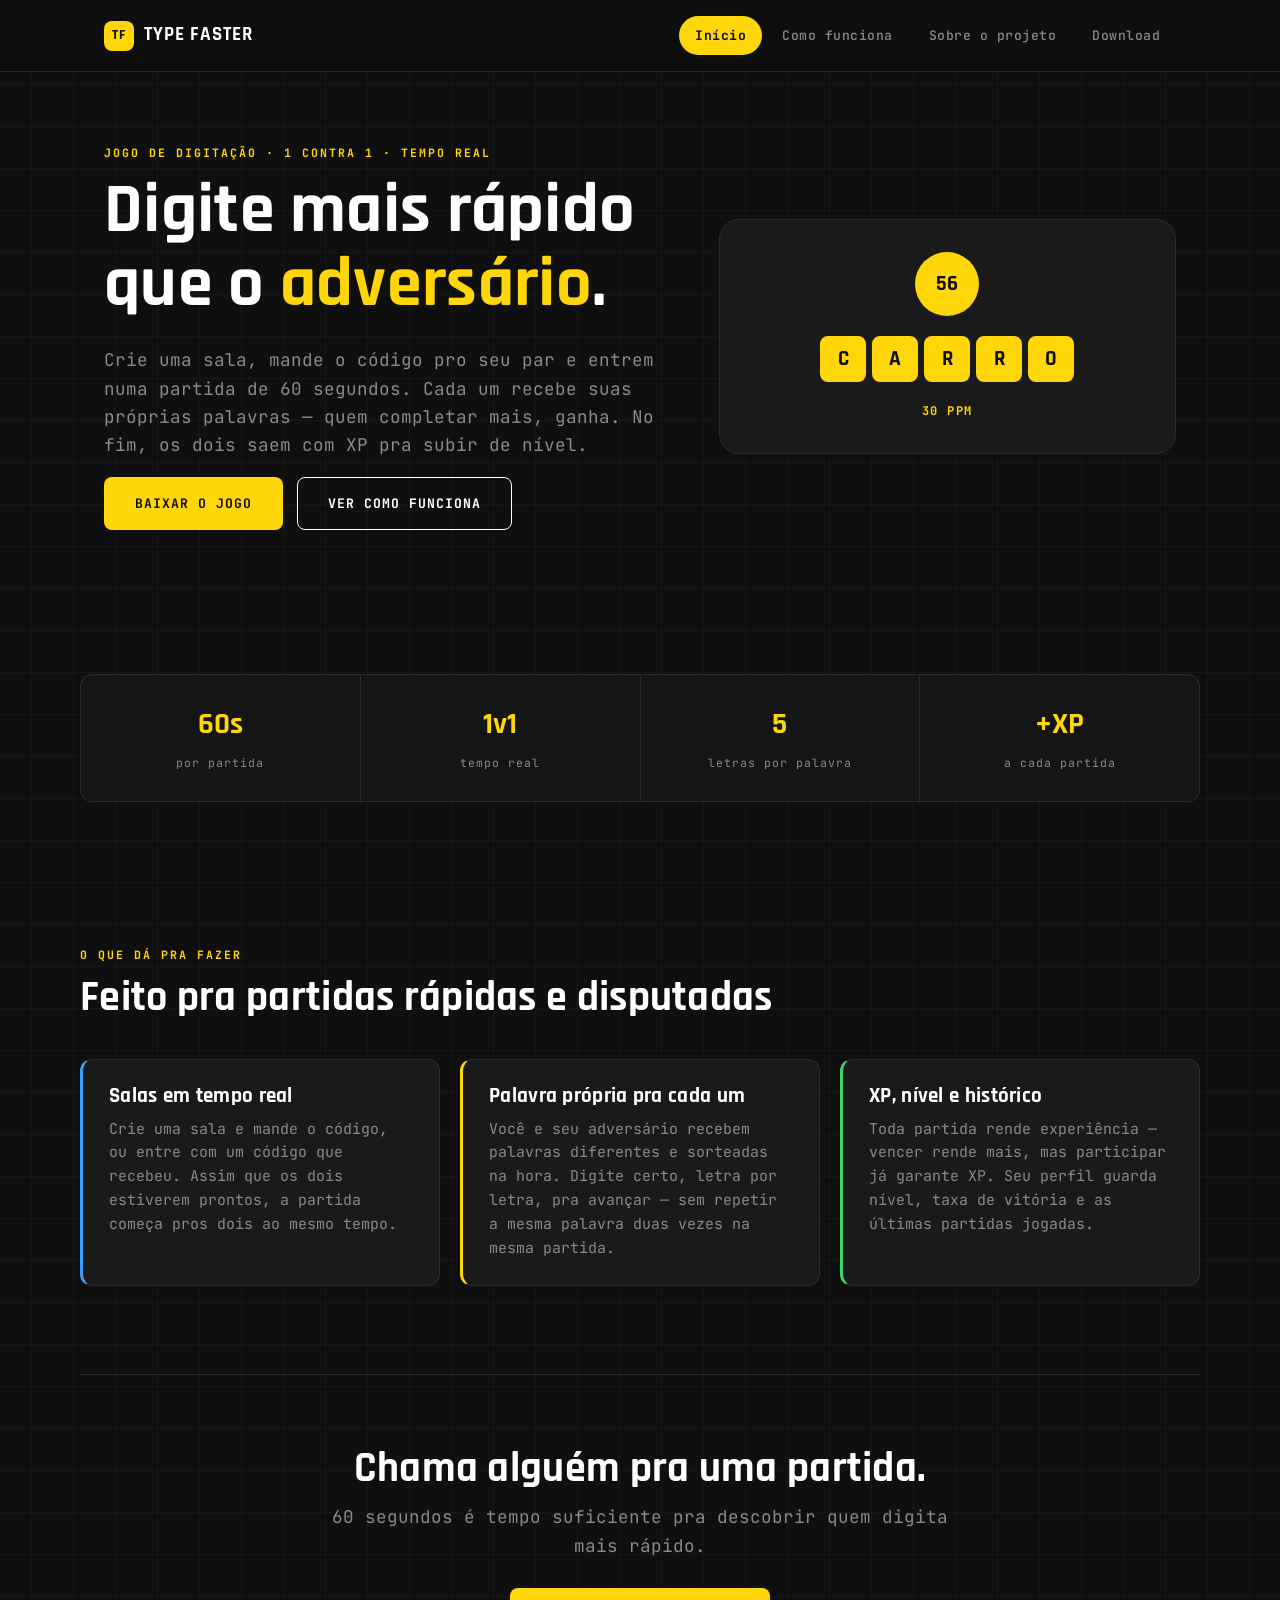
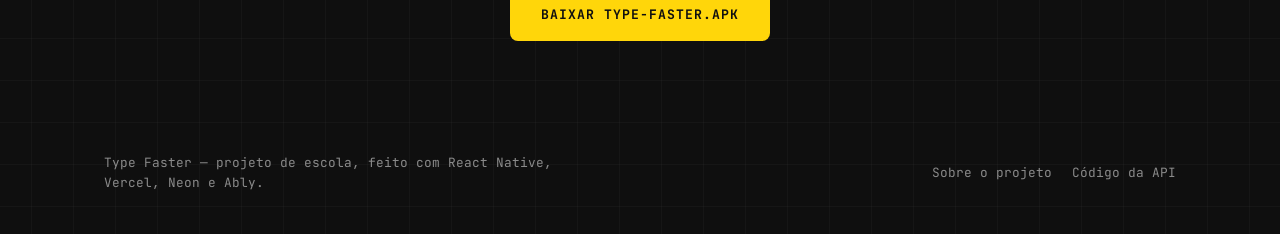
==== index.html @ 2c806bac "Upload do site de apresentação, sem o downlond" ====
<!DOCTYPE html>
<html lang="pt-BR">
<head>
<meta charset="UTF-8">
<meta name="viewport" content="width=device-width, initial-scale=1.0">
<title>Type Faster — jogo de digitação multiplayer</title>
<meta name="description" content="Type Faster é um jogo de digitação 1x1 em tempo real: 60 segundos, sua palavra contra a do adversário, XP e nível a cada partida.">
<link rel="preconnect" href="https://fonts.googleapis.com">
<link rel="preconnect" href="https://fonts.gstatic.com" crossorigin>
<link href="https://fonts.googleapis.com/css2?family=Rajdhani:wght@500;600;700;800&family=JetBrains+Mono:wght@400;500;700&display=swap" rel="stylesheet">
<link rel="stylesheet" href="css/style.css">
</head>
<body>

<header class="site-header">
  <nav class="nav">
    <a class="brand" href="index.html">
      <span class="brand-mark">TF</span>
      TYPE FASTER
    </a>
    <button class="nav-toggle" aria-label="Abrir menu" aria-expanded="false">☰</button>
    <div class="nav-links">
      <a href="index.html" class="active">Início</a>
      <a href="como-funciona.html">Como funciona</a>
      <a href="sobre.html">Sobre o projeto</a>
      <a href="download.html">Download</a>
    </div>
  </nav>
</header>

<main>

  <section class="container hero">
    <div>
      <p class="label">jogo de digitação · 1 contra 1 · tempo real</p>
      <h1>Digite mais rápido<br>que o <span>adversário</span>.</h1>
      <p class="lede">
        Crie uma sala, mande o código pro seu par e entrem numa partida de
        60 segundos. Cada um recebe suas próprias palavras — quem completar
        mais, ganha. No fim, os dois saem com XP pra subir de nível.
      </p>
      <div class="btn-row">
        <a class="btn btn-primary" href="download.html">Baixar o jogo</a>
        <a class="btn btn-ghost" href="como-funciona.html">Ver como funciona</a>
      </div>
    </div>

    <div class="hero-demo">
      <div class="demo-clock" data-demo-clock>60</div>
      <div class="demo-boxes" data-demo-boxes></div>
      <div class="demo-wpm" data-demo-wpm>0 PPM</div>
    </div>
  </section>

  <section class="container section--tight">
    <div class="stats">
      <div class="stat"><b>60s</b><span>por partida</span></div>
      <div class="stat"><b>1v1</b><span>tempo real</span></div>
      <div class="stat"><b>5</b><span>letras por palavra</span></div>
      <div class="stat"><b>+XP</b><span>a cada partida</span></div>
    </div>
  </section>

  <section class="container section">
    <p class="label">o que dá pra fazer</p>
    <h2>Feito pra partidas rápidas e disputadas</h2>
    <div class="grid-3" style="margin-top: 40px;">
      <div class="card" style="--accent:#3aa0ff">
        <h3>Salas em tempo real</h3>
        <p>Crie uma sala e mande o código, ou entre com um código que
        recebeu. Assim que os dois estiverem prontos, a partida começa
        pros dois ao mesmo tempo.</p>
      </div>
      <div class="card" style="--accent:#ffd60a">
        <h3>Palavra própria pra cada um</h3>
        <p>Você e seu adversário recebem palavras diferentes e sorteadas
        na hora. Digite certo, letra por letra, pra avançar — sem repetir
        a mesma palavra duas vezes na mesma partida.</p>
      </div>
      <div class="card" style="--accent:#3dd66b">
        <h3>XP, nível e histórico</h3>
        <p>Toda partida rende experiência — vencer rende mais, mas
        participar já garante XP. Seu perfil guarda nível, taxa de
        vitória e as últimas partidas jogadas.</p>
      </div>
    </div>
  </section>

  <section class="container cta-band">
    <h2>Chama alguém pra uma partida.</h2>
    <p class="lede mx-auto">60 segundos é tempo suficiente pra descobrir quem digita mais rápido.</p>
    <div class="btn-row">
      <a class="btn btn-primary" href="download.html">Baixar Type-Faster.apk</a>
    </div>
  </section>

</main>

<footer class="site-footer">
  <div class="container footer-row">
    <p>Type Faster — projeto de escola, feito com React Native, Vercel, Neon e Ably.</p>
    <div class="footer-links">
      <a href="sobre.html">Sobre o projeto</a>
      <a href="https://github.com/marcos-dev86/api-type-faster" target="_blank" rel="noopener">Código da API</a>
    </div>
  </div>
</footer>

<script src="js/main.js"></script>
</body>
</html>
---- css/style.css ----
/* =========================================================
   TYPE FASTER — site
   Tokens de cor extraídos diretamente do app (mesmo jogo).
   ========================================================= */
:root{
  --bg:        #0f0f0f;
  --card:      #1a1a1a;
  --card-2:    #151515;
  --border:    #2a2a2a;
  --yellow:    #ffd60a;
  --white:     #ffffff;
  --gray:      #8a8a8a;
  --blue:      #3aa0ff;
  --green:     #3dd66b;
  --red:       #ff4d4d;
  --purple:    #a05cff;

  --font-display: 'Rajdhani', sans-serif;
  --font-mono:    'JetBrains Mono', monospace;

  --maxw: 1120px;
  --radius-s: 8px;
  --radius-m: 12px;
  --radius-l: 20px;
  --ease: cubic-bezier(.2,.7,.2,1);
}

*, *::before, *::after{ box-sizing: border-box; }

@media (prefers-reduced-motion: reduce){
  html{ scroll-behavior: auto; }
  *, *::before, *::after{
    animation-duration: .001ms !important;
    animation-iteration-count: 1 !important;
    transition-duration: .001ms !important;
  }
}

html{ scroll-behavior: smooth; }

body{
  margin: 0;
  background: var(--bg);
  color: var(--white);
  font-family: var(--font-mono);
  font-size: 16px;
  line-height: 1.6;
  -webkit-font-smoothing: antialiased;
  background-image:
    linear-gradient(rgba(255,255,255,.028) 1px, transparent 1px),
    linear-gradient(90deg, rgba(255,255,255,.028) 1px, transparent 1px);
  background-size: 42px 42px;
  background-position: center top;
}

h1,h2,h3,h4{
  font-family: var(--font-display);
  font-weight: 700;
  line-height: 1.05;
  letter-spacing: .3px;
  margin: 0 0 .5em;
  color: var(--white);
}
h1{ font-size: clamp(2.6rem, 6vw, 4.4rem); }
h2{ font-size: clamp(1.9rem, 3.6vw, 2.6rem); }
h3{ font-size: 1.3rem; }

p{ margin: 0 0 1em; color: var(--gray); max-width: 62ch; }
a{ color: inherit; text-decoration: none; }
img{ max-width: 100%; display: block; }
ul{ margin: 0; padding: 0; list-style: none; }
button{ font-family: inherit; }

::selection{ background: var(--yellow); color: var(--bg); }

:focus-visible{
  outline: 2px solid var(--yellow);
  outline-offset: 3px;
}

.container{
  max-width: var(--maxw);
  margin: 0 auto;
  padding: 0 24px;
}

.section{
  padding: 88px 0;
  border-bottom: 1px solid var(--border);
}
.section--tight{ padding: 56px 0; }
.section--card{ background: var(--card-2); }
.section:last-of-type{ border-bottom: none; }

.label{
  font-family: var(--font-mono);
  font-size: .72rem;
  font-weight: 700;
  letter-spacing: 2px;
  color: var(--yellow);
  text-transform: uppercase;
}

.lede{ font-size: 1.1rem; max-width: 56ch; }

/* ---------- header / nav ---------- */
.site-header{
  position: sticky;
  top: 0;
  z-index: 40;
  background: rgba(15,15,15,.82);
  backdrop-filter: blur(10px);
  border-bottom: 1px solid var(--border);
}
.nav{
  max-width: var(--maxw);
  margin: 0 auto;
  padding: 16px 24px;
  display: flex;
  align-items: center;
  justify-content: space-between;
}
.brand{
  display: flex;
  align-items: center;
  gap: 10px;
  font-family: var(--font-display);
  font-weight: 700;
  font-size: 1.2rem;
  letter-spacing: 1px;
}
.brand-mark{
  width: 30px;
  height: 30px;
  border-radius: 8px;
  background: var(--yellow);
  color: var(--bg);
  display: flex;
  align-items: center;
  justify-content: center;
  font-size: .85rem;
  font-weight: 800;
  flex-shrink: 0;
}
.nav-links{
  display: flex;
  gap: 4px;
  align-items: center;
}
.nav-links a{
  font-family: var(--font-mono);
  font-size: .82rem;
  font-weight: 500;
  letter-spacing: .5px;
  color: var(--gray);
  padding: 9px 16px;
  border-radius: 999px;
  transition: color .15s var(--ease), background .15s var(--ease);
}
.nav-links a:hover{ color: var(--white); }
.nav-links a.active{
  color: var(--bg);
  background: var(--yellow);
  font-weight: 700;
}
.nav-toggle{
  display: none;
  width: 40px;
  height: 40px;
  border-radius: var(--radius-s);
  background: var(--card);
  border: 1px solid var(--border);
  color: var(--white);
  align-items: center;
  justify-content: center;
  font-size: 1.1rem;
}

@media (max-width: 760px){
  .nav-toggle{ display: flex; }
  .nav-links{
    position: absolute;
    top: 100%;
    left: 0;
    right: 0;
    flex-direction: column;
    align-items: stretch;
    gap: 2px;
    background: var(--bg);
    border-bottom: 1px solid var(--border);
    padding: 10px 24px 18px;
    display: none;
  }
  .nav-links.open{ display: flex; }
  .nav-links a{ padding: 12px 14px; }
}

/* ---------- buttons ---------- */
.btn{
  display: inline-flex;
  align-items: center;
  justify-content: center;
  gap: 8px;
  font-family: var(--font-mono);
  font-weight: 700;
  font-size: .82rem;
  letter-spacing: 1px;
  text-transform: uppercase;
  padding: 15px 30px;
  border-radius: var(--radius-s);
  border: 1px solid transparent;
  cursor: pointer;
  transition: transform .15s var(--ease), background .15s var(--ease), border-color .15s var(--ease);
}
.btn:hover{ transform: translateY(-2px); }
.btn-primary{ background: var(--yellow); color: var(--bg); }
.btn-primary:hover{ background: #ffe14d; }
.btn-ghost{ background: transparent; color: var(--white); border-color: var(--white); }
.btn-ghost:hover{ border-color: var(--yellow); color: var(--yellow); }
.btn-row{ display: flex; gap: 14px; flex-wrap: wrap; }

/* ---------- hero ---------- */
.hero{
  display: grid;
  grid-template-columns: 1.1fr .9fr;
  gap: 56px;
  align-items: center;
  padding-top: 72px;
  padding-bottom: 88px;
}
@media (max-width: 860px){
  .hero{ grid-template-columns: 1fr; padding-top: 40px; }
}
.hero h1{ margin-bottom: .35em; }
.hero h1 span{ color: var(--yellow); }

.hero-demo{
  background: var(--card);
  border: 1px solid var(--border);
  border-radius: var(--radius-l);
  padding: 32px 24px;
  display: flex;
  flex-direction: column;
  align-items: center;
  gap: 20px;
}
.demo-clock{
  width: 64px; height: 64px;
  border-radius: 50%;
  background: var(--yellow);
  color: var(--bg);
  font-family: var(--font-display);
  font-weight: 800;
  font-size: 1.3rem;
  display: flex; align-items: center; justify-content: center;
}
.demo-boxes{ display: flex; gap: 6px; }
.demo-box{
  width: 46px; height: 46px;
  border: 2px solid var(--white);
  border-radius: 8px;
  display: flex; align-items: center; justify-content: center;
  font-family: var(--font-display);
  font-weight: 800;
  font-size: 1.3rem;
  color: var(--bg);
  background: transparent;
  transition: background .12s var(--ease), border-color .12s var(--ease);
}
.demo-box.filled{ background: var(--yellow); border-color: var(--yellow); }
.demo-wpm{
  font-size: .75rem;
  letter-spacing: 1.5px;
  color: var(--yellow);
  font-weight: 700;
}

/* ---------- stats strip ---------- */
.stats{
  display: grid;
  grid-template-columns: repeat(4, 1fr);
  gap: 1px;
  background: var(--border);
  border: 1px solid var(--border);
  border-radius: var(--radius-m);
  overflow: hidden;
}
.stat{
  background: var(--card-2);
  padding: 26px 20px;
  text-align: center;
}
.stat b{
  display: block;
  font-family: var(--font-display);
  font-size: 1.9rem;
  color: var(--yellow);
}
.stat span{
  font-size: .72rem;
  letter-spacing: 1px;
  color: var(--gray);
}
@media (max-width: 640px){
  .stats{ grid-template-columns: repeat(2, 1fr); }
}

/* ---------- feature cards ---------- */
.grid-3{
  display: grid;
  grid-template-columns: repeat(3, 1fr);
  gap: 20px;
}
@media (max-width: 860px){
  .grid-3{ grid-template-columns: 1fr; }
}
.card{
  background: var(--card);
  border: 1px solid var(--border);
  border-left: 3px solid var(--accent, var(--yellow));
  border-radius: var(--radius-m);
  padding: 26px;
}
.card h3{ margin-bottom: .4em; }
.card p{ margin-bottom: 0; font-size: .93rem; }

/* ---------- steps ---------- */
.steps{ display: flex; flex-direction: column; gap: 0; }
.step{
  display: grid;
  grid-template-columns: 56px 1fr;
  gap: 20px;
  padding: 28px 0;
  border-bottom: 1px solid var(--border);
}
.step:last-child{ border-bottom: none; }
.step-n{
  font-family: var(--font-display);
  font-weight: 800;
  font-size: 1.6rem;
  color: var(--bg);
  background: var(--yellow);
  width: 48px; height: 48px;
  border-radius: 50%;
  display: flex; align-items: center; justify-content: center;
}
.step h3{ margin-bottom: .3em; }
.step p{ margin-bottom: 0; }

/* ---------- architecture diagram ---------- */
.diagram{
  display: flex;
  align-items: center;
  gap: 14px;
  flex-wrap: wrap;
  padding: 32px 0 8px;
}
.diagram-box{
  font-family: var(--font-mono);
  font-size: .82rem;
  font-weight: 700;
  color: var(--white);
  background: var(--card);
  border: 1px solid var(--border);
  border-radius: var(--radius-s);
  padding: 16px 20px;
  text-align: center;
}
.diagram-box small{
  display: block;
  color: var(--gray);
  font-weight: 400;
  font-size: .72rem;
  margin-top: 4px;
}
.diagram-arrow{ color: var(--yellow); font-size: 1.3rem; }
.diagram-branch{
  display: flex;
  flex-direction: column;
  gap: 10px;
  align-items: flex-start;
}

/* ---------- stack list ---------- */
.stack-list{ display: flex; flex-direction: column; }
.stack-item{
  display: grid;
  grid-template-columns: 140px 1fr;
  gap: 18px;
  padding: 18px 0;
  border-bottom: 1px solid var(--border);
}
.stack-item:last-child{ border-bottom: none; }
.stack-item b{ font-family: var(--font-display); color: var(--yellow); font-size: 1.05rem; }
.stack-item p{ margin: 0; font-size: .9rem; }
@media (max-width: 620px){
  .stack-item{ grid-template-columns: 1fr; gap: 4px; }
}

/* ---------- download page ---------- */
.download-card{
  background: var(--card);
  border: 1px solid var(--border);
  border-radius: var(--radius-l);
  padding: 40px;
  display: grid;
  grid-template-columns: auto 1fr auto;
  align-items: center;
  gap: 24px;
}
@media (max-width: 700px){
  .download-card{ grid-template-columns: 1fr; text-align: center; }
}
.download-icon{
  width: 64px; height: 64px;
  border-radius: 16px;
  background: var(--yellow);
  color: var(--bg);
  display: flex; align-items: center; justify-content: center;
  font-family: var(--font-display);
  font-weight: 800;
  font-size: 1.6rem;
  flex-shrink: 0;
}
.download-card h3{ margin-bottom: .2em; }
.download-meta{ font-size: .82rem; color: var(--gray); margin: 0; }

.install-steps{
  counter-reset: item;
  display: flex;
  flex-direction: column;
  gap: 14px;
}
.install-steps li{
  counter-increment: item;
  position: relative;
  padding-left: 40px;
  color: var(--gray);
  font-size: .95rem;
}
.install-steps li::before{
  content: counter(item);
  position: absolute;
  left: 0; top: -2px;
  width: 26px; height: 26px;
  border-radius: 50%;
  background: var(--card);
  border: 1px solid var(--border);
  color: var(--yellow);
  font-family: var(--font-mono);
  font-weight: 700;
  font-size: .78rem;
  display: flex; align-items: center; justify-content: center;
}
.note{
  border: 1px dashed var(--border);
  border-radius: var(--radius-m);
  padding: 18px 20px;
  font-size: .88rem;
  color: var(--gray);
}
.note b{ color: var(--white); }

/* ---------- cta band ---------- */
.cta-band{
  text-align: center;
  padding: 72px 0;
}
.cta-band h2{ margin-bottom: .3em; }
.cta-band p{ margin: 0 auto 28px; }
.cta-band .btn-row{ justify-content: center; }

/* ---------- footer ---------- */
.site-footer{
  padding: 40px 0;
}
.footer-row{
  display: flex;
  justify-content: space-between;
  align-items: center;
  flex-wrap: wrap;
  gap: 16px;
}
.footer-row p{ margin: 0; font-size: .8rem; color: var(--gray); }
.footer-links{ display: flex; gap: 20px; }
.footer-links a{ font-size: .8rem; color: var(--gray); }
.footer-links a:hover{ color: var(--yellow); }

/* ---------- utility ---------- */
.text-center{ text-align: center; }
.mx-auto{ margin-left: auto; margin-right: auto; }
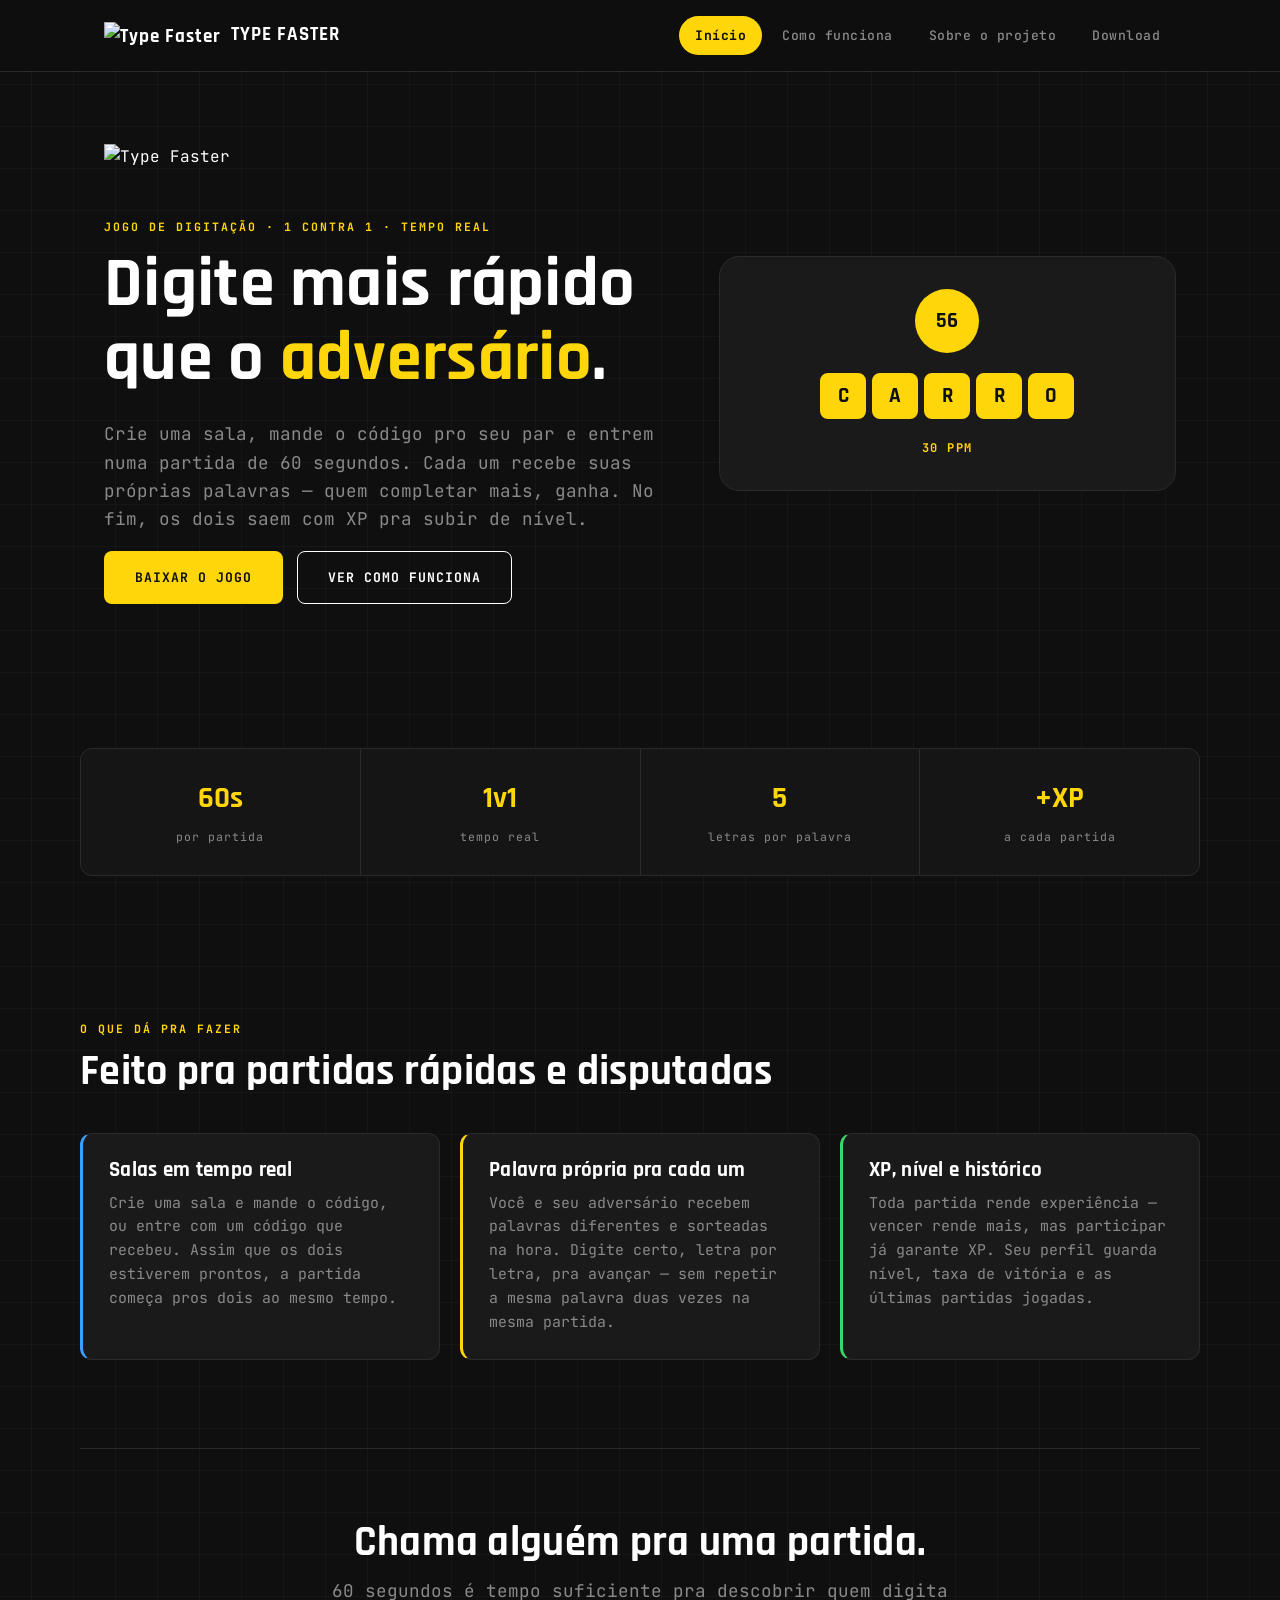
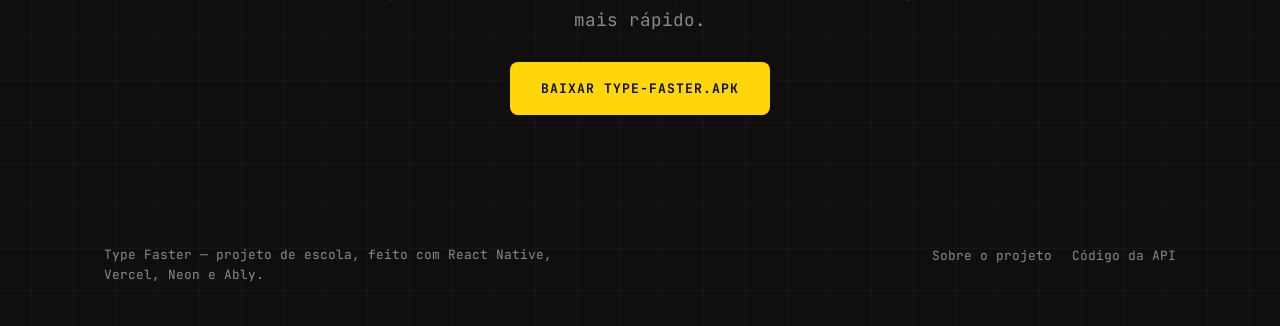
==== commit 2a3ab4cb: "Integrates the logo into the site, adds SEO/Open Graph, and fixes responsiveness." ====
--- a/index.html
+++ b/index.html
@@ -3,8 +3,25 @@
 <head>
 <meta charset="UTF-8">
 <meta name="viewport" content="width=device-width, initial-scale=1.0">
-<title>Type Faster — jogo de digitação multiplayer</title>
+<title>Type Faster | jogo de digitação multiplayer</title>
 <meta name="description" content="Type Faster é um jogo de digitação 1x1 em tempo real: 60 segundos, sua palavra contra a do adversário, XP e nível a cada partida.">
+<meta name="theme-color" content="#0f0f0f">
+
+<link rel="icon" type="image/png" sizes="512x512" href="assets/favicon-512.png">
+<link rel="icon" type="image/png" sizes="32x32" href="assets/favicon-32.png">
+<link rel="apple-touch-icon" href="assets/favicon-512.png">
+
+<meta property="og:type" content="website">
+<meta property="og:site_name" content="Type Faster">
+<meta property="og:title" content="Type Faster | jogo de digitação multiplayer">
+<meta property="og:description" content="Type Faster é um jogo de digitação 1x1 em tempo real: 60 segundos, sua palavra contra a do adversário, XP e nível a cada partida.">
+<meta property="og:image" content="https://marcos-dev86.github.io/site-type-faster/assets/logo-og.png">
+<meta property="og:url" content="https://marcos-dev86.github.io/site-type-faster/index.html">
+<meta name="twitter:card" content="summary_large_image">
+<meta name="twitter:title" content="Type Faster | jogo de digitação multiplayer">
+<meta name="twitter:description" content="Type Faster é um jogo de digitação 1x1 em tempo real: 60 segundos, sua palavra contra a do adversário, XP e nível a cada partida.">
+<meta name="twitter:image" content="https://marcos-dev86.github.io/site-type-faster/assets/logo-og.png">
+
 <link rel="preconnect" href="https://fonts.googleapis.com">
 <link rel="preconnect" href="https://fonts.gstatic.com" crossorigin>
 <link href="https://fonts.googleapis.com/css2?family=Rajdhani:wght@500;600;700;800&family=JetBrains+Mono:wght@400;500;700&display=swap" rel="stylesheet">
@@ -15,7 +32,7 @@
 <header class="site-header">
   <nav class="nav">
     <a class="brand" href="index.html">
-      <span class="brand-mark">TF</span>
+      <img class="brand-mark" src="assets/logo-mark.png" alt="Type Faster">
       TYPE FASTER
     </a>
     <button class="nav-toggle" aria-label="Abrir menu" aria-expanded="false">☰</button>
@@ -32,6 +49,7 @@
 
   <section class="container hero">
     <div>
+      <img src="assets/logo-mark.png" alt="Type Faster" class="hero-logo">
       <p class="label">jogo de digitação · 1 contra 1 · tempo real</p>
       <h1>Digite mais rápido<br>que o <span>adversário</span>.</h1>
       <p class="lede">
@@ -98,7 +116,7 @@
 
 <footer class="site-footer">
   <div class="container footer-row">
-    <p>Type Faster — projeto de escola, feito com React Native, Vercel, Neon e Ably.</p>
+    <p><img class="footer-mark" src="assets/logo-mark.png" alt="">Type Faster — projeto de escola, feito com React Native, Vercel, Neon e Ably.</p>
     <div class="footer-links">
       <a href="sobre.html">Sobre o projeto</a>
       <a href="https://github.com/marcos-dev86/api-type-faster" target="_blank" rel="noopener">Código da API</a>
--- a/css/style.css
+++ b/css/style.css
@@ -36,10 +36,11 @@
   }
 }
 
-html{ scroll-behavior: smooth; }
+html{ scroll-behavior: smooth; overflow-x: hidden; }
 
 body{
   margin: 0;
+  overflow-x: hidden;
   background: var(--bg);
   color: var(--white);
   font-family: var(--font-mono);
@@ -92,6 +93,15 @@
 .section--card{ background: var(--card-2); }
 .section:last-of-type{ border-bottom: none; }
 
+@media (max-width: 640px){
+  .section{ padding: 56px 0; }
+  .section--tight{ padding: 40px 0; }
+}
+@media (max-width: 420px){
+  .container{ padding: 0 18px; }
+  .nav{ padding: 14px 18px; }
+}
+
 .label{
   font-family: var(--font-mono);
   font-size: .72rem;
@@ -130,17 +140,20 @@
   letter-spacing: 1px;
 }
 .brand-mark{
-  width: 30px;
-  height: 30px;
-  border-radius: 8px;
-  background: var(--yellow);
-  color: var(--bg);
-  display: flex;
-  align-items: center;
-  justify-content: center;
-  font-size: .85rem;
-  font-weight: 800;
+  height: 28px;
+  width: auto;
   flex-shrink: 0;
+}
+.hero-logo{
+  height: 56px;
+  width: auto;
+  margin-bottom: 18px;
+}
+.footer-mark{
+  height: 18px;
+  width: auto;
+  margin-right: 8px;
+  vertical-align: middle;
 }
 .nav-links{
   display: flex;
@@ -354,6 +367,7 @@
   gap: 14px;
   flex-wrap: wrap;
   padding: 32px 0 8px;
+  max-width: 100%;
 }
 .diagram-box{
   font-family: var(--font-mono);
@@ -365,6 +379,8 @@
   border-radius: var(--radius-s);
   padding: 16px 20px;
   text-align: center;
+  flex: 0 1 auto;
+  min-width: 0;
 }
 .diagram-box small{
   display: block;
@@ -373,12 +389,30 @@
   font-size: .72rem;
   margin-top: 4px;
 }
-.diagram-arrow{ color: var(--yellow); font-size: 1.3rem; }
+.diagram-arrow{ color: var(--yellow); font-size: 1.3rem; flex-shrink: 0; }
+.diagram-arrow--branch{ transform: rotate(90deg); margin-left: 8px; }
 .diagram-branch{
   display: flex;
   flex-direction: column;
   gap: 10px;
   align-items: flex-start;
+  min-width: 0;
+  max-width: 100%;
+}
+.diagram-row{
+  display: flex;
+  align-items: center;
+  gap: 14px;
+  flex-wrap: wrap;
+  min-width: 0;
+}
+
+@media (max-width: 640px){
+  .diagram, .diagram-row{ flex-direction: column; align-items: stretch; }
+  .diagram > .diagram-arrow{ align-self: flex-start; transform: rotate(90deg); margin-left: 20px; }
+  .diagram-branch{ width: 100%; }
+  .diagram-arrow--branch{ align-self: flex-start; margin-left: 20px; }
+  .diagram-box{ width: 100%; }
 }
 
 /* ---------- stack list ---------- */
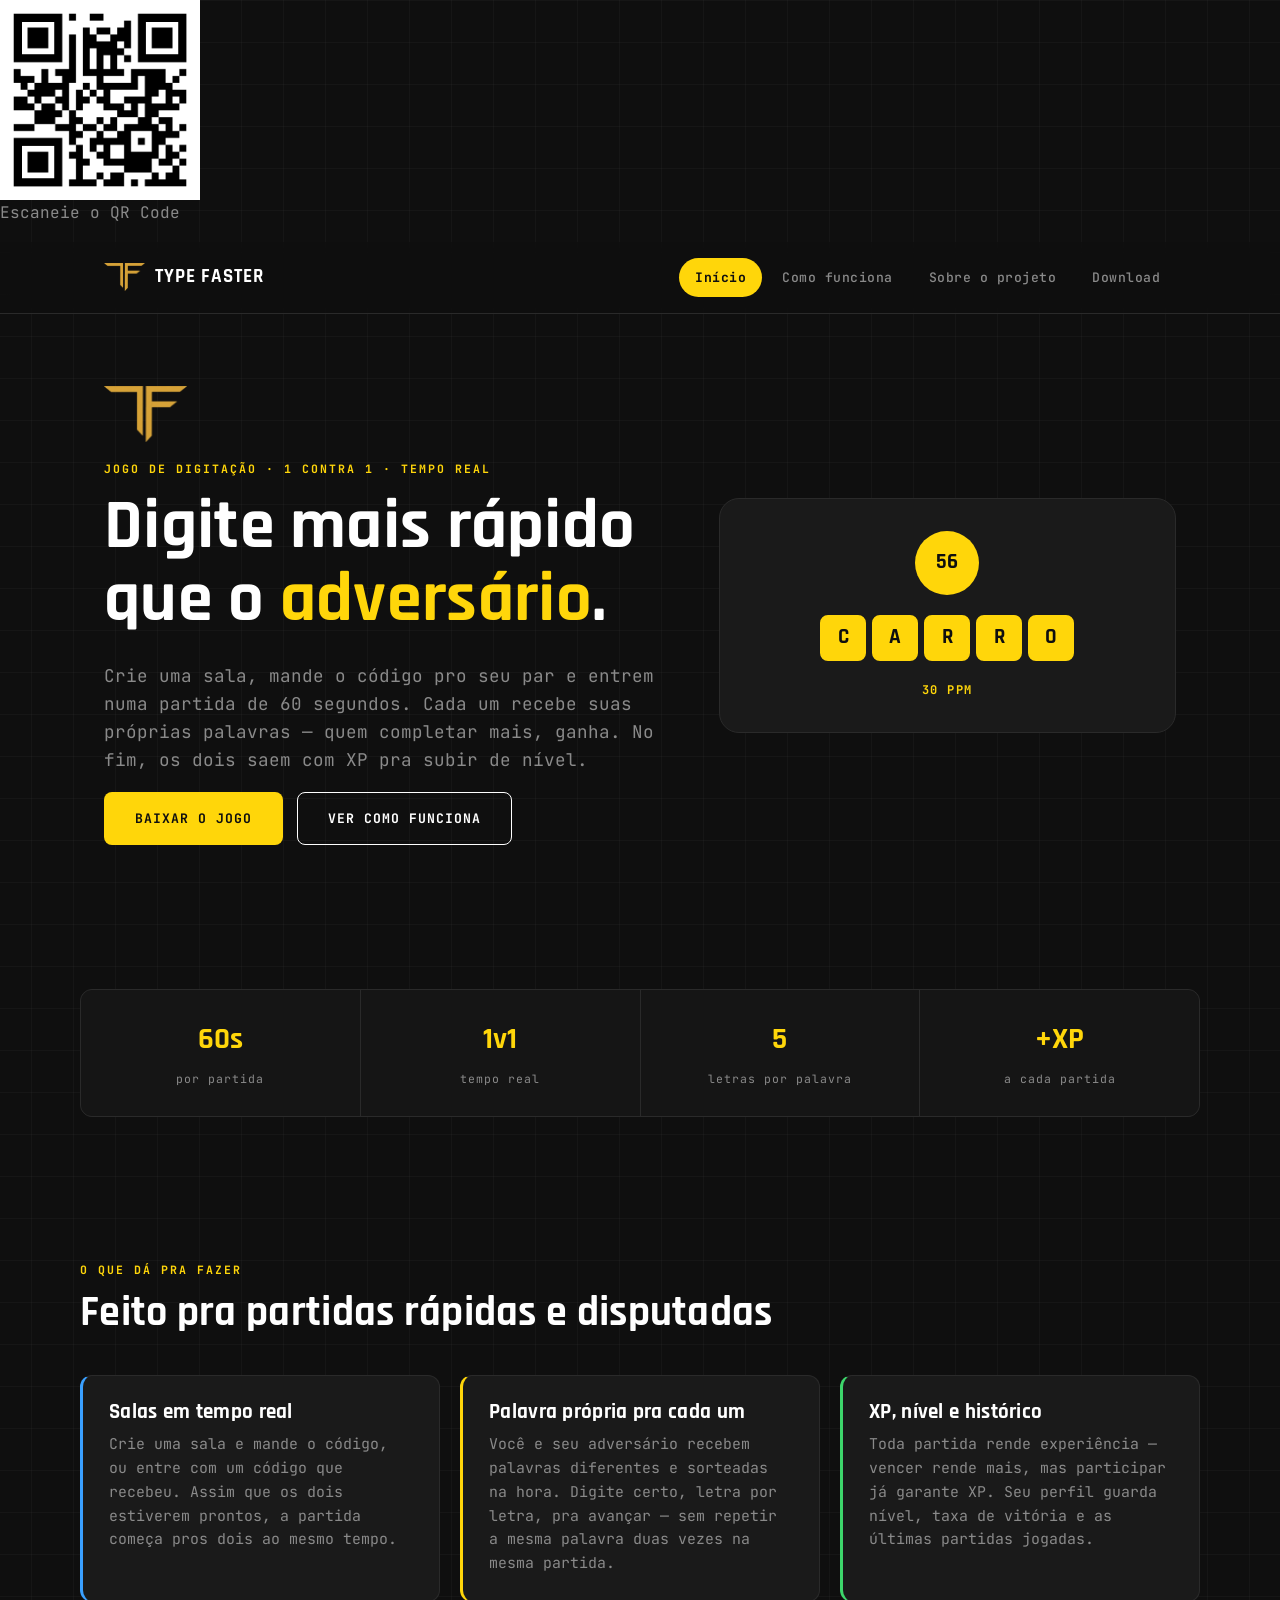
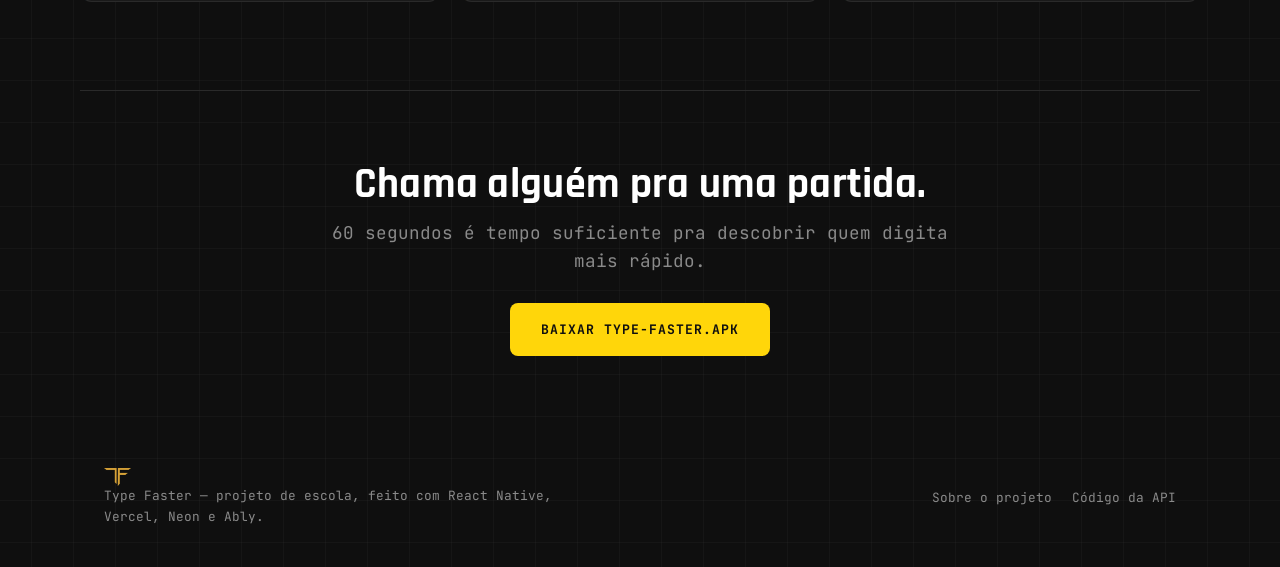
==== commit a3942d17: "Insert QR code and related text in index.html Added a QR code section to the top of the page." ====
--- a/index.html
+++ b/index.html
@@ -28,6 +28,12 @@
 <link rel="stylesheet" href="css/style.css">
 </head>
 <body>
+
+<!-- QR Code: primeira coisa vista em todas as páginas -->
+<div class="qr-top">
+  <img src="qr-code.png" alt="QR Code do Type Faster" width="200" height="200">
+  <p>Escaneie o QR Code</p>
+</div>
 
 <header class="site-header">
   <nav class="nav">
--- a/css/style.css
+++ b/css/style.css
@@ -223,6 +223,9 @@
   border-radius: var(--radius-s);
   border: 1px solid transparent;
   cursor: pointer;
+  max-width: 100%;
+  overflow-wrap: anywhere;
+  text-align: center;
   transition: transform .15s var(--ease), background .15s var(--ease), border-color .15s var(--ease);
 }
 .btn:hover{ transform: translateY(-2px); }
@@ -389,30 +392,31 @@
   font-size: .72rem;
   margin-top: 4px;
 }
-.diagram-arrow{ color: var(--yellow); font-size: 1.3rem; flex-shrink: 0; }
-.diagram-arrow--branch{ transform: rotate(90deg); margin-left: 8px; }
+.diagram-arrow{ color: var(--yellow); font-size: 1.3rem; flex-shrink: 0; line-height: 1; }
+.diagram-arrow--branch{ transform: rotate(90deg); }
 .diagram-branch{
   display: flex;
   flex-direction: column;
   gap: 10px;
-  align-items: flex-start;
+  align-items: center;
   min-width: 0;
   max-width: 100%;
 }
 .diagram-row{
   display: flex;
   align-items: center;
+  justify-content: center;
   gap: 14px;
   flex-wrap: wrap;
   min-width: 0;
 }
 
-@media (max-width: 640px){
-  .diagram, .diagram-row{ flex-direction: column; align-items: stretch; }
-  .diagram > .diagram-arrow{ align-self: flex-start; transform: rotate(90deg); margin-left: 20px; }
-  .diagram-branch{ width: 100%; }
-  .diagram-arrow--branch{ align-self: flex-start; margin-left: 20px; }
-  .diagram-box{ width: 100%; }
+@media (max-width: 680px){
+  .diagram{ flex-direction: column; align-items: center; }
+  .diagram-row{ flex-direction: column; align-items: center; }
+  .diagram > .diagram-arrow{ transform: rotate(90deg); }
+  .diagram-branch{ width: 100%; align-items: center; }
+  .diagram-box{ width: 100%; max-width: 320px; }
 }
 
 /* ---------- stack list ---------- */
@@ -444,6 +448,7 @@
 }
 @media (max-width: 700px){
   .download-card{ grid-template-columns: 1fr; text-align: center; }
+  .download-icon{ margin: 0 auto; }
 }
 .download-icon{
   width: 64px; height: 64px;
@@ -520,6 +525,27 @@
 .footer-links a{ font-size: .8rem; color: var(--gray); }
 .footer-links a:hover{ color: var(--yellow); }
 
+/* ---------- small-screen polish ---------- */
+@media (max-width: 480px){
+  h1{ font-size: clamp(1.6rem, 9vw, 2.6rem); }
+  h2{ font-size: clamp(1.4rem, 7.5vw, 1.9rem); }
+  /* the secondary pages set an inline clamp() on their h1 (font-size:clamp(2.2rem,5vw,3.2rem)),
+     which always wins over an external stylesheet rule unless we use !important here */
+  .section--tight h1{ font-size: clamp(1.5rem, 8vw, 2.2rem) !important; }
+
+  .brand{ font-size: 1.05rem; gap: 8px; }
+  .brand-mark{ height: 24px; }
+
+  .btn-row{ flex-direction: column; align-items: center; }
+
+  .hero-demo{ padding: 24px 16px; }
+  .demo-clock{ width: 56px; height: 56px; font-size: 1.1rem; }
+  .demo-box{ width: 40px; height: 40px; font-size: 1.1rem; }
+
+  .footer-row{ flex-direction: column; text-align: center; }
+  .footer-links{ justify-content: center; }
+}
+
 /* ---------- utility ---------- */
 .text-center{ text-align: center; }
 .mx-auto{ margin-left: auto; margin-right: auto; }
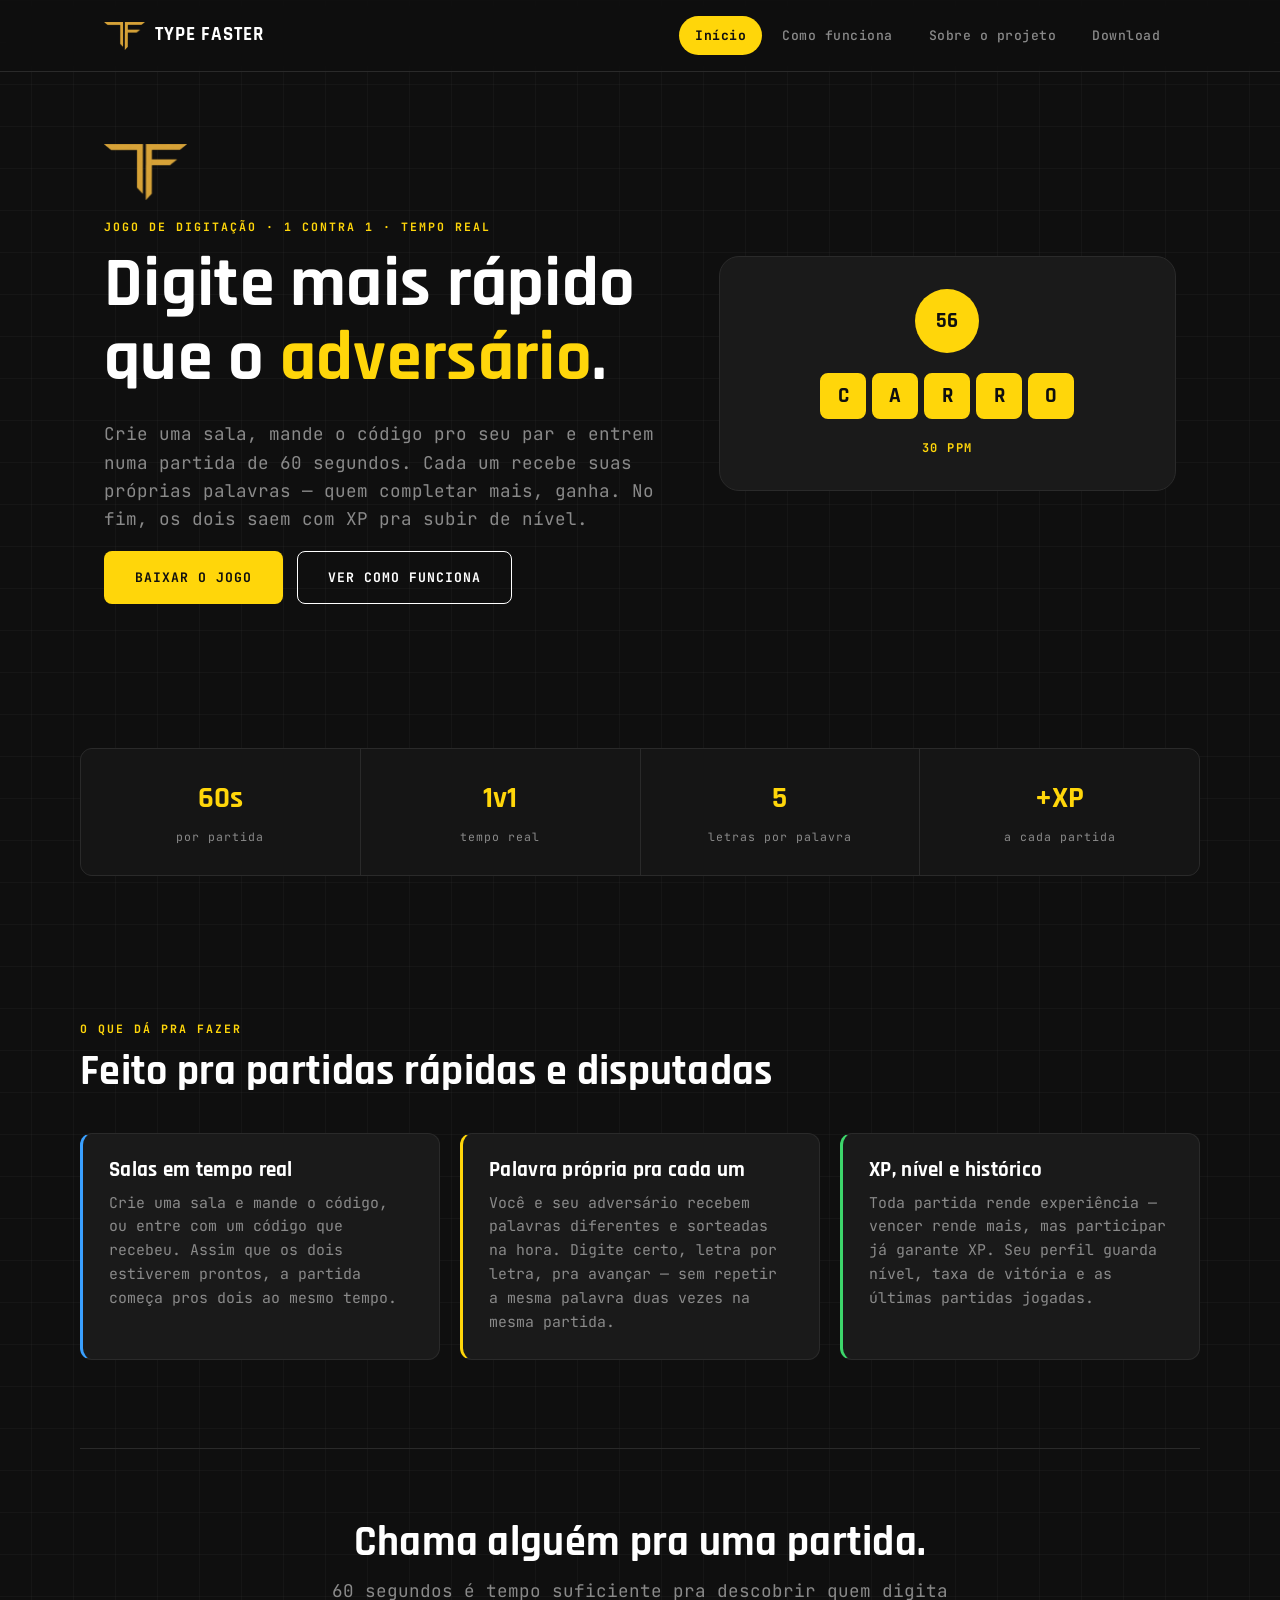
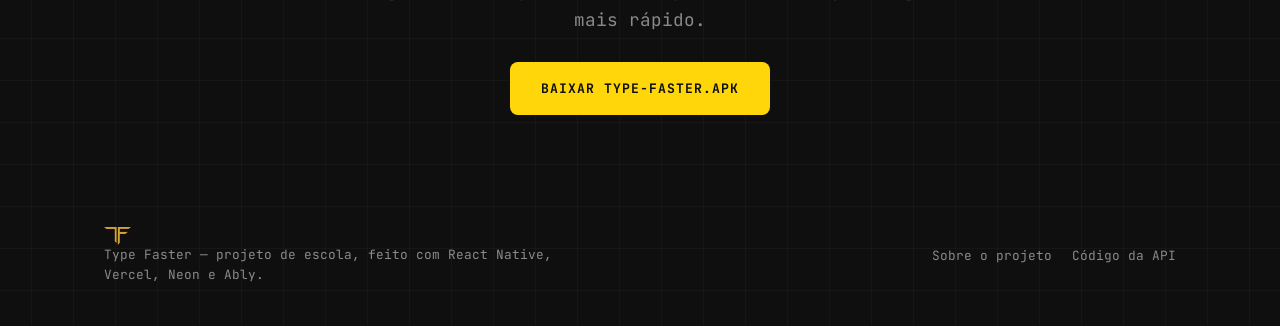
==== commit f0056601: "Refactor index.html structure and content" ====
--- a/index.html
+++ b/index.html
@@ -6,11 +6,9 @@
 <title>Type Faster | jogo de digitação multiplayer</title>
 <meta name="description" content="Type Faster é um jogo de digitação 1x1 em tempo real: 60 segundos, sua palavra contra a do adversário, XP e nível a cada partida.">
 <meta name="theme-color" content="#0f0f0f">
-
 <link rel="icon" type="image/png" sizes="512x512" href="assets/favicon-512.png">
 <link rel="icon" type="image/png" sizes="32x32" href="assets/favicon-32.png">
 <link rel="apple-touch-icon" href="assets/favicon-512.png">
-
 <meta property="og:type" content="website">
 <meta property="og:site_name" content="Type Faster">
 <meta property="og:title" content="Type Faster | jogo de digitação multiplayer">
@@ -21,115 +19,98 @@
 <meta name="twitter:title" content="Type Faster | jogo de digitação multiplayer">
 <meta name="twitter:description" content="Type Faster é um jogo de digitação 1x1 em tempo real: 60 segundos, sua palavra contra a do adversário, XP e nível a cada partida.">
 <meta name="twitter:image" content="https://marcos-dev86.github.io/site-type-faster/assets/logo-og.png">
-
 <link rel="preconnect" href="https://fonts.googleapis.com">
 <link rel="preconnect" href="https://fonts.gstatic.com" crossorigin>
 <link href="https://fonts.googleapis.com/css2?family=Rajdhani:wght@500;600;700;800&family=JetBrains+Mono:wght@400;500;700&display=swap" rel="stylesheet">
 <link rel="stylesheet" href="css/style.css">
 </head>
 <body>
-
-<!-- QR Code: primeira coisa vista em todas as páginas -->
-<div class="qr-top">
-  <img src="qr-code.png" alt="QR Code do Type Faster" width="200" height="200">
-  <p>Escaneie o QR Code</p>
+<header class="site-header">
+<nav class="nav">
+<a class="brand" href="index.html">
+<img class="brand-mark" src="assets/logo-mark.png" alt="Type Faster">
+TYPE FASTER
+</a>
+<button class="nav-toggle" aria-label="Abrir menu" aria-expanded="false">☰</button>
+<div class="nav-links">
+<a href="index.html" class="active">Início</a>
+<a href="como-funciona.html">Como funciona</a>
+<a href="sobre.html">Sobre o projeto</a>
+<a href="download.html">Download</a>
 </div>
-
-<header class="site-header">
-  <nav class="nav">
-    <a class="brand" href="index.html">
-      <img class="brand-mark" src="assets/logo-mark.png" alt="Type Faster">
-      TYPE FASTER
-    </a>
-    <button class="nav-toggle" aria-label="Abrir menu" aria-expanded="false">☰</button>
-    <div class="nav-links">
-      <a href="index.html" class="active">Início</a>
-      <a href="como-funciona.html">Como funciona</a>
-      <a href="sobre.html">Sobre o projeto</a>
-      <a href="download.html">Download</a>
-    </div>
-  </nav>
+</nav>
 </header>
-
 <main>
-
-  <section class="container hero">
-    <div>
-      <img src="assets/logo-mark.png" alt="Type Faster" class="hero-logo">
-      <p class="label">jogo de digitação · 1 contra 1 · tempo real</p>
-      <h1>Digite mais rápido<br>que o <span>adversário</span>.</h1>
-      <p class="lede">
-        Crie uma sala, mande o código pro seu par e entrem numa partida de
-        60 segundos. Cada um recebe suas próprias palavras — quem completar
-        mais, ganha. No fim, os dois saem com XP pra subir de nível.
-      </p>
-      <div class="btn-row">
-        <a class="btn btn-primary" href="download.html">Baixar o jogo</a>
-        <a class="btn btn-ghost" href="como-funciona.html">Ver como funciona</a>
-      </div>
-    </div>
-
-    <div class="hero-demo">
-      <div class="demo-clock" data-demo-clock>60</div>
-      <div class="demo-boxes" data-demo-boxes></div>
-      <div class="demo-wpm" data-demo-wpm>0 PPM</div>
-    </div>
-  </section>
-
-  <section class="container section--tight">
-    <div class="stats">
-      <div class="stat"><b>60s</b><span>por partida</span></div>
-      <div class="stat"><b>1v1</b><span>tempo real</span></div>
-      <div class="stat"><b>5</b><span>letras por palavra</span></div>
-      <div class="stat"><b>+XP</b><span>a cada partida</span></div>
-    </div>
-  </section>
-
-  <section class="container section">
-    <p class="label">o que dá pra fazer</p>
-    <h2>Feito pra partidas rápidas e disputadas</h2>
-    <div class="grid-3" style="margin-top: 40px;">
-      <div class="card" style="--accent:#3aa0ff">
-        <h3>Salas em tempo real</h3>
-        <p>Crie uma sala e mande o código, ou entre com um código que
-        recebeu. Assim que os dois estiverem prontos, a partida começa
-        pros dois ao mesmo tempo.</p>
-      </div>
-      <div class="card" style="--accent:#ffd60a">
-        <h3>Palavra própria pra cada um</h3>
-        <p>Você e seu adversário recebem palavras diferentes e sorteadas
-        na hora. Digite certo, letra por letra, pra avançar — sem repetir
-        a mesma palavra duas vezes na mesma partida.</p>
-      </div>
-      <div class="card" style="--accent:#3dd66b">
-        <h3>XP, nível e histórico</h3>
-        <p>Toda partida rende experiência — vencer rende mais, mas
-        participar já garante XP. Seu perfil guarda nível, taxa de
-        vitória e as últimas partidas jogadas.</p>
-      </div>
-    </div>
-  </section>
-
-  <section class="container cta-band">
-    <h2>Chama alguém pra uma partida.</h2>
-    <p class="lede mx-auto">60 segundos é tempo suficiente pra descobrir quem digita mais rápido.</p>
-    <div class="btn-row">
-      <a class="btn btn-primary" href="download.html">Baixar Type-Faster.apk</a>
-    </div>
-  </section>
-
+<section class="container hero">
+<div>
+<img src="assets/logo-mark.png" alt="Type Faster" class="hero-logo">
+<p class="label">jogo de digitação · 1 contra 1 · tempo real</p>
+<h1>Digite mais rápido<br>que o <span>adversário</span>.</h1>
+<p class="lede">
+Crie uma sala, mande o código pro seu par e entrem numa partida de
+60 segundos. Cada um recebe suas próprias palavras — quem completar
+mais, ganha. No fim, os dois saem com XP pra subir de nível.
+</p>
+<div class="btn-row">
+<a class="btn btn-primary" href="download.html">Baixar o jogo</a>
+<a class="btn btn-ghost" href="como-funciona.html">Ver como funciona</a>
+</div>
+</div>
+<div class="hero-demo">
+<div class="demo-clock" data-demo-clock>60</div>
+<div class="demo-boxes" data-demo-boxes></div>
+<div class="demo-wpm" data-demo-wpm>0 PPM</div>
+</div>
+</section>
+<section class="container section--tight">
+<div class="stats">
+<div class="stat"><b>60s</b><span>por partida</span></div>
+<div class="stat"><b>1v1</b><span>tempo real</span></div>
+<div class="stat"><b>5</b><span>letras por palavra</span></div>
+<div class="stat"><b>+XP</b><span>a cada partida</span></div>
+</div>
+</section>
+<section class="container section">
+<p class="label">o que dá pra fazer</p>
+<h2>Feito pra partidas rápidas e disputadas</h2>
+<div class="grid-3" style="margin-top: 40px;">
+<div class="card" style="--accent:#3aa0ff">
+<h3>Salas em tempo real</h3>
+<p>Crie uma sala e mande o código, ou entre com um código que
+recebeu. Assim que os dois estiverem prontos, a partida começa
+pros dois ao mesmo tempo.</p>
+</div>
+<div class="card" style="--accent:#ffd60a">
+<h3>Palavra própria pra cada um</h3>
+<p>Você e seu adversário recebem palavras diferentes e sorteadas
+na hora. Digite certo, letra por letra, pra avançar — sem repetir
+a mesma palavra duas vezes na mesma partida.</p>
+</div>
+<div class="card" style="--accent:#3dd66b">
+<h3>XP, nível e histórico</h3>
+<p>Toda partida rende experiência — vencer rende mais, mas
+participar já garante XP. Seu perfil guarda nível, taxa de
+vitória e as últimas partidas jogadas.</p>
+</div>
+</div>
+</section>
+<section class="container cta-band">
+<h2>Chama alguém pra uma partida.</h2>
+<p class="lede mx-auto">60 segundos é tempo suficiente pra descobrir quem digita mais rápido.</p>
+<div class="btn-row">
+<a class="btn btn-primary" href="download.html">Baixar Type-Faster.apk</a>
+</div>
+</section>
 </main>
-
 <footer class="site-footer">
-  <div class="container footer-row">
-    <p><img class="footer-mark" src="assets/logo-mark.png" alt="">Type Faster — projeto de escola, feito com React Native, Vercel, Neon e Ably.</p>
-    <div class="footer-links">
-      <a href="sobre.html">Sobre o projeto</a>
-      <a href="https://github.com/marcos-dev86/api-type-faster" target="_blank" rel="noopener">Código da API</a>
-    </div>
-  </div>
+<div class="container footer-row">
+<p><img class="footer-mark" src="assets/logo-mark.png" alt="">Type Faster — projeto de escola, feito com React Native, Vercel, Neon e Ably.</p>
+<div class="footer-links">
+<a href="sobre.html">Sobre o projeto</a>
+<a href="https://github.com/marcos-dev86/api-type-faster" target="_blank" rel="noopener">Código da API</a>
+</div>
+</div>
 </footer>
-
 <script src="js/main.js"></script>
 </body>
 </html>
--- a/css/style.css
+++ b/css/style.css
@@ -549,3 +549,28 @@
 /* ---------- utility ---------- */
 .text-center{ text-align: center; }
 .mx-auto{ margin-left: auto; margin-right: auto; }
+
+
+/* ---------- QR Code no topo de todas as páginas ---------- */
+.qr-top{
+  display: flex;
+  flex-direction: column;
+  align-items: center;
+  gap: 8px;
+  padding: 24px 16px 16px;
+  background: var(--bg);
+  text-align: center;
+}
+.qr-top img{
+  width: 200px;
+  max-width: 60vw;
+  height: auto;
+  background: #fff;
+  border-radius: var(--radius-m);
+  display: block;
+}
+.qr-top p{
+  margin: 0;
+  color: var(--gray);
+  font-size: 14px;
+}
